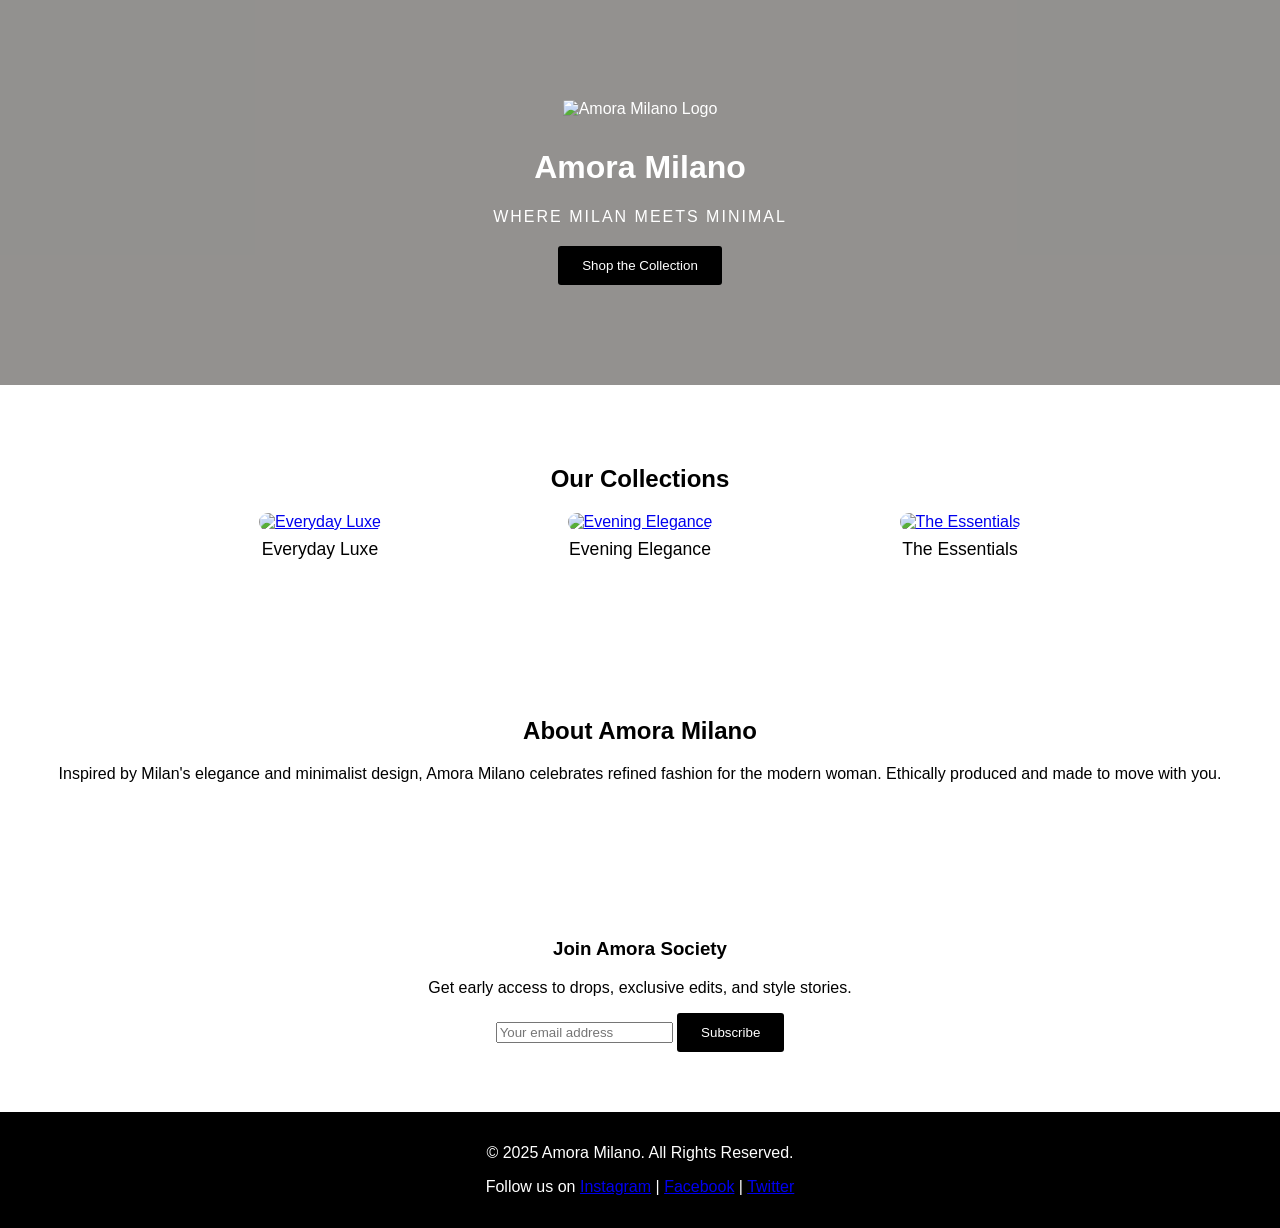
==== index.html @ 0d9bc533 "Add files via upload" ====
<!DOCTYPE html>
<html lang="en">
<head>
  <meta charset="UTF-8" />
  <meta name="viewport" content="width=device-width, initial-scale=1.0" />
  <title>Amora Milano</title>
  <link rel="stylesheet" href="style.css" />
</head>
<body>
  <header class="hero">
    <img src="images/Amora Milano Luxury Logo.png" alt="Amora Milano Logo" class="logo" />
    <h1>Amora Milano</h1>
    <p class="tagline">Where Milan Meets Minimal</p>
    <button onclick="shopNow()">Shop the Collection</button>
  </header>

  <section class="collections">
    <h2>Our Collections</h2>
    <div class="grid">
      <div class="card">
        <a href="/everyday_luxe.html"> <img src="images/everyday-luxe.jpg" alt="Everyday Luxe" /></a>
        <p>Everyday Luxe</p>
      </div>
      <div class="card">
        <a href="/evening_elegance.html"><img src="images/evening-elegance.png " alt="Evening Elegance" /></a>
        <p>Evening Elegance</p>
      </div>
      <div class="card">
        <a href="/the_essentials.html"><img src="images/the-essentials.png" alt="The Essentials" /></a>
        <p>The Essentials</p>
      </div>
    </div>
  </section>

  <section class="about">
    <h2>About Amora Milano</h2>
    <p>Inspired by Milan's elegance and minimalist design, Amora Milano celebrates refined fashion for the modern woman. Ethically produced and made to move with you.</p>
  </section>

  <section class="newsletter">
    <h3>Join Amora Society</h3>
    <p>Get early access to drops, exclusive edits, and style stories.</p>
    <input type="email" placeholder="Your email address" />
    <button>Subscribe</button>
  </section>

  <script src="script.js"></script>
</body>  

<!-- Footer -->
  <footer class="footer">
    <div class="container text-center">
      <p>© 2025 Amora Milano. All Rights Reserved.</p>
      <p>Follow us on <a href="#">Instagram</a> | <a href="#">Facebook</a> | <a href="#">Twitter</a></p>
    </div>
  </footer>
</html>
---- style.css ----
body {
  font-family: sans-serif;
  margin: 0;
  padding: 0;
  background: #f4f1ee;
  color: #000;
}
.hero {
  background: url('images/hero-image.jpg') center/cover no-repeat;
  text-align: center;
  padding: 100px 20px;
  color: white;
  position: relative;
}
.hero::before {
  content: '';
  background: rgba(0, 0, 0, 0.4);
  position: absolute;
  inset: 0;
}
.hero * {
  position: relative;
  z-index: 1;
}
.logo {
  width: 100px;
  margin-bottom: 10px;
  border-radius:2px ;
}
.tagline {
  text-transform: uppercase;
  letter-spacing: 2px;
  margin-bottom: 20px;
}
button {
  background: black;
  color: white;
  border: none;
  padding: 12px 24px;
  cursor: pointer;
  border-radius: 3px;
  text-decoration: none;
}
.collections, .about, .newsletter {
  text-align: center;
  padding: 60px 20px;
  background: white;
}
.grid {
  display: flex;
  flex-wrap: wrap;
  gap: 20px;
  justify-content: center;
}
.card {
  width: 300px;
}
.card img {
  width: 100%;
  border-radius: 12px;
}
.card p {
  margin-top:0.5rem ;
  font-size: 1.1rem;
}
button:hover {
  background:#2e2b2b ;

  transition: transform b 0.3s ease;
  text-decoration: underline;
  transition: transform 0.3s ease;
}
.card:hover img {
  transform: scale(1.05);
  transition: transform 0.3s ease;
  text-decoration: underline;
  
  transition: transform 0.3s ease;
 }
 inpu
t{
  
 }
 footer{
  background-color: #000;
  color: #ffffff;
  text-align: center;
  padding: 1rem;
 }
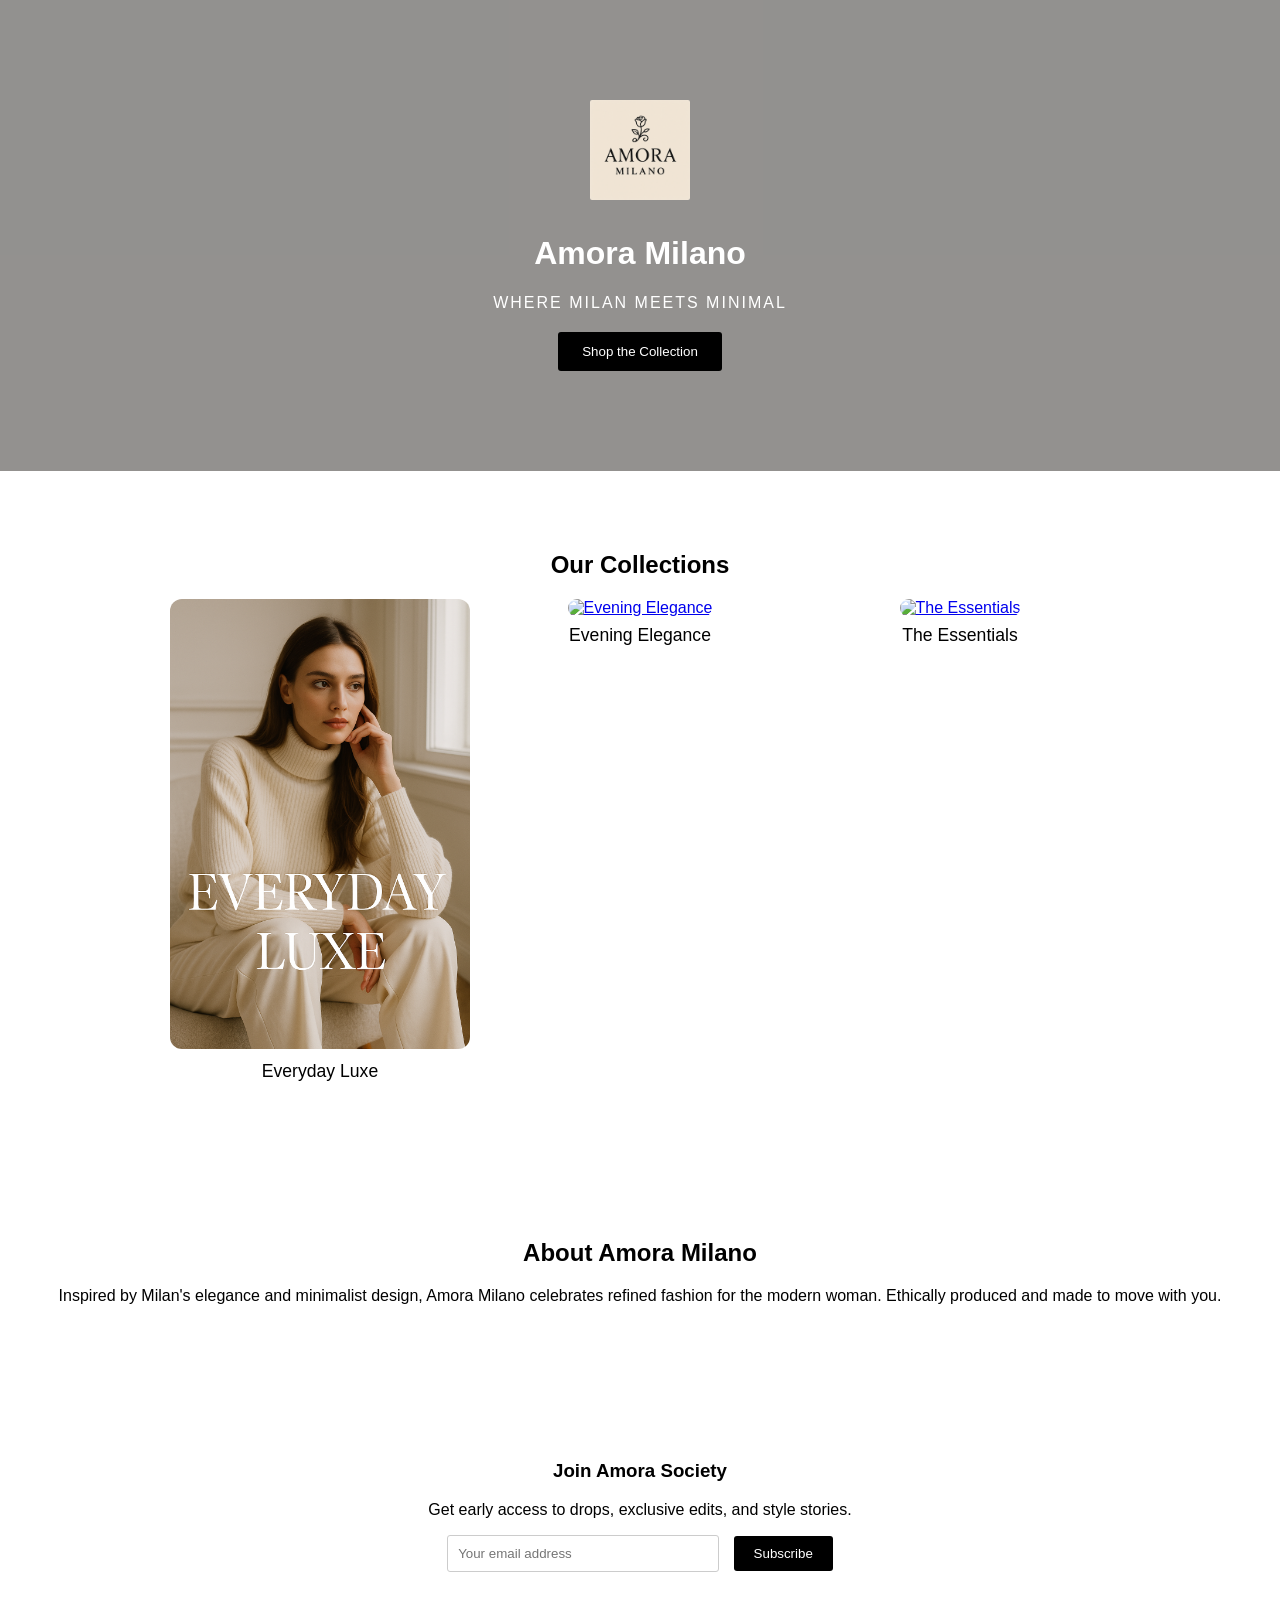
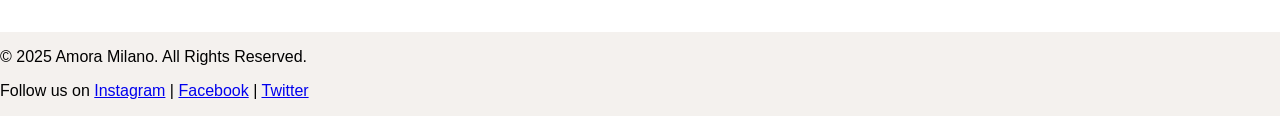
==== commit ac46b3c0: "Update index.html" ====
--- a/index.html
+++ b/index.html
@@ -9,7 +9,7 @@
 </head>
 <body>
   <header class="hero">
-    <img src="images/Amora Milano Luxury Logo.png" alt="Amora Milano Logo" class="logo" />
+    <img src="Amora Milano Luxury Logo.png" alt="Amora Milano Logo" class="logo" />
     <h1>Amora Milano</h1>
     <p class="tagline">Where Milan Meets Minimal</p>
     <button onclick="shopNow()">Shop the Collection</button>
@@ -19,15 +19,15 @@
     <h2>Our Collections</h2>
     <div class="grid">
       <div class="card">
-        <a href="/everyday_luxe.html"> <img src="images/everyday-luxe.jpg" alt="Everyday Luxe" /></a>
+        <a href="/everyday_luxe.html"> <img src="everyday-luxe.jpg" alt="Everyday Luxe" /></a>
         <p>Everyday Luxe</p>
       </div>
       <div class="card">
-        <a href="/evening_elegance.html"><img src="images/evening-elegance.png " alt="Evening Elegance" /></a>
+        <a href="/evening_elegance.html"><img src="evening-elegance.png " alt="Evening Elegance" /></a>
         <p>Evening Elegance</p>
       </div>
       <div class="card">
-        <a href="/the_essentials.html"><img src="images/the-essentials.png" alt="The Essentials" /></a>
+        <a href="/the_essentials.html"><img src="the-essentials.png" alt="The Essentials" /></a>
         <p>The Essentials</p>
       </div>
     </div>
--- a/style.css
+++ b/style.css
@@ -7,7 +7,7 @@
   color: #000;
 }
 .hero {
-  background: url('images/hero-image.jpg') center/cover no-repeat;
+  background: url('hero-image.jpg') center/cover no-repeat;
   text-align: center;
   padding: 100px 20px;
   color: white;
@@ -78,8 +78,23 @@
   
   transition: transform 0.3s ease;
  }
- inpu
-t{
+ .newsletter input {
+  padding: 10px;
+  width: 250px;
+  max-width: 80%;
+  border: 1px solid #ccc;
+  border-radius: 3px;
+  margin-right: 10px;
+  outline: none;
+}
+.newsletter button {
+  background: black;
+  color: white;
+  border: none;
+  padding: 10px 20px;
+  cursor: pointer;
+  border-radius: 3px;
+}
   
  }
  footer{
@@ -87,4 +102,4 @@
   color: #ffffff;
   text-align: center;
   padding: 1rem;
- }+ }
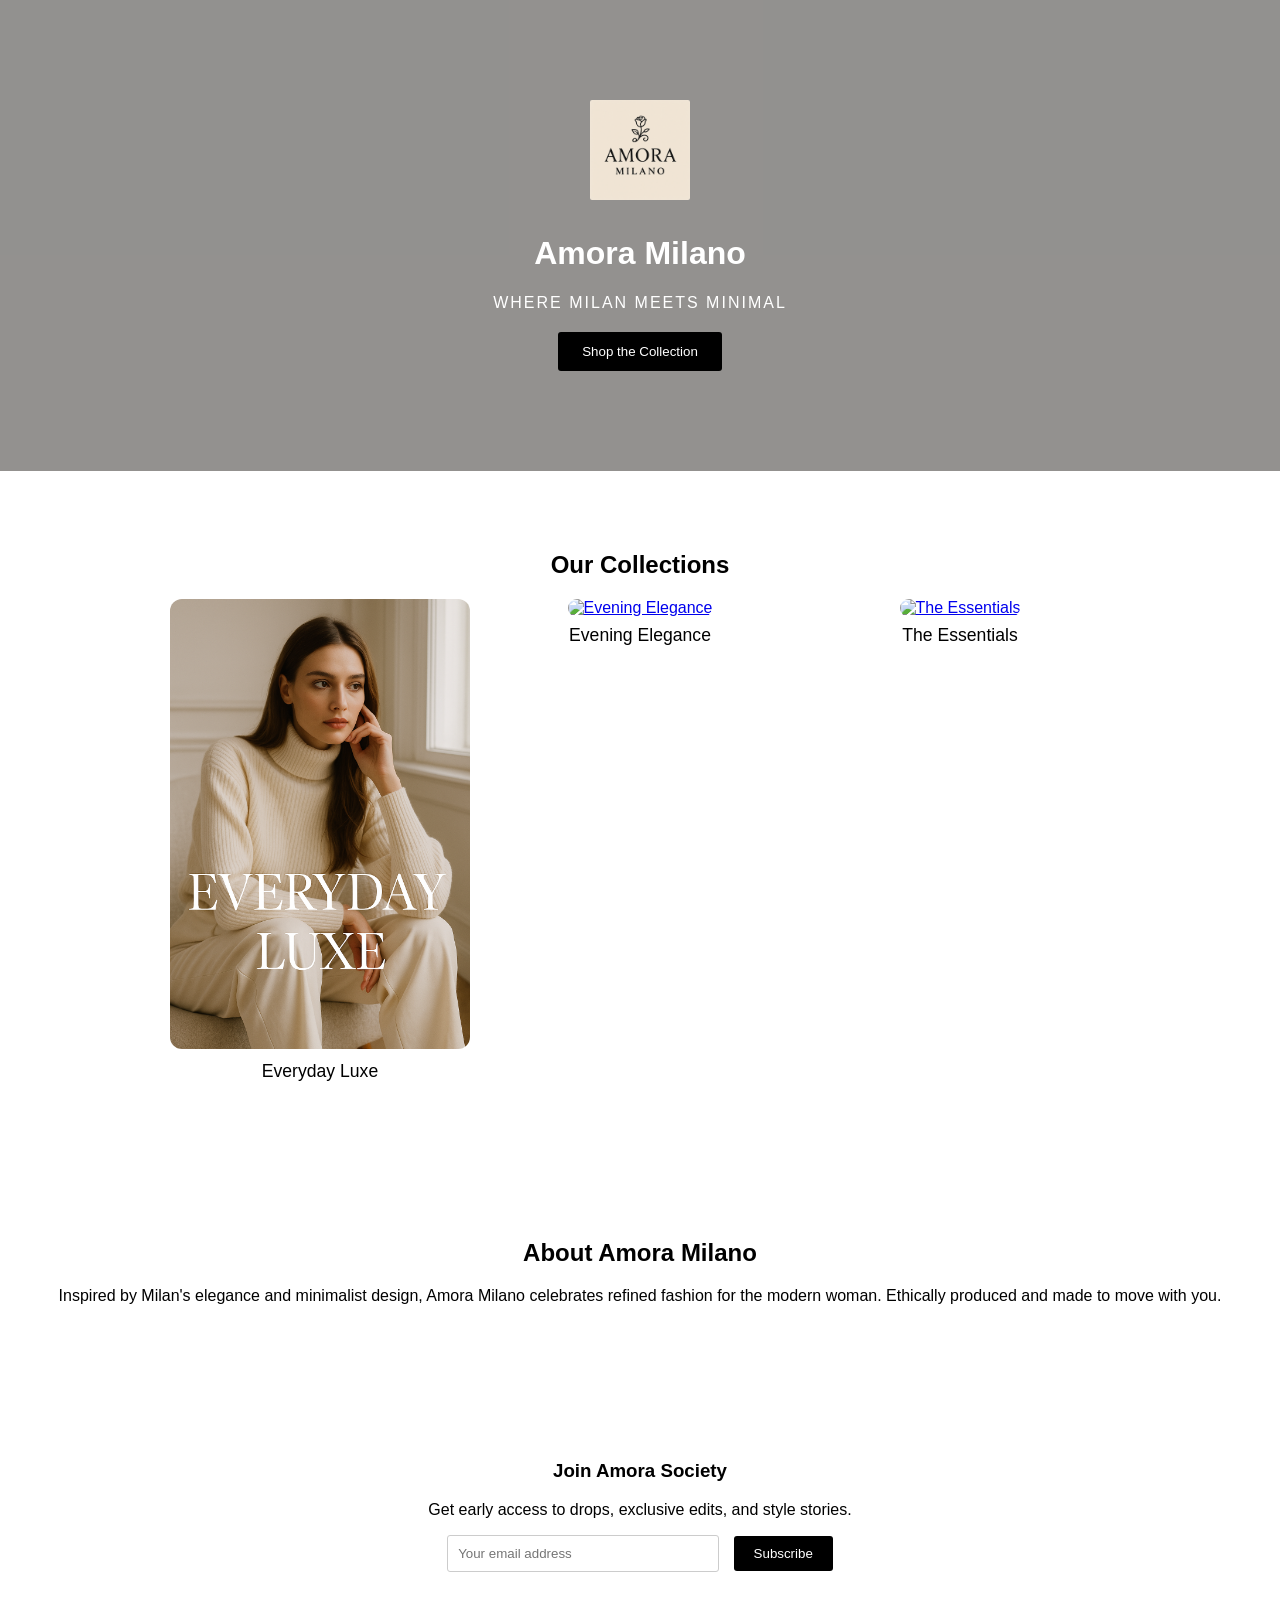
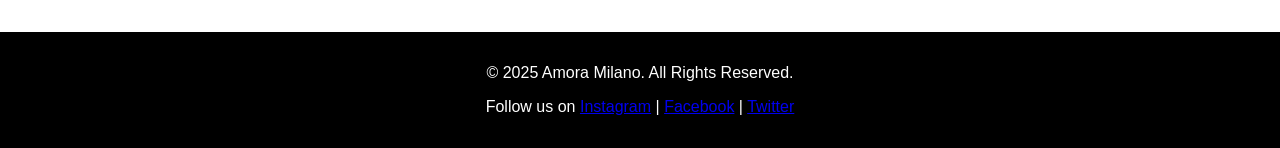
==== commit 32cf68c2: "Update index.html" ====
--- a/index.html
+++ b/index.html
@@ -19,15 +19,15 @@
     <h2>Our Collections</h2>
     <div class="grid">
       <div class="card">
-        <a href="/everyday_luxe.html"> <img src="everyday-luxe.jpg" alt="Everyday Luxe" /></a>
+        <a href="everyday_luxe.html"> <img src="everyday-luxe.jpg" alt="Everyday Luxe" /></a>
         <p>Everyday Luxe</p>
       </div>
       <div class="card">
-        <a href="/evening_elegance.html"><img src="evening-elegance.png " alt="Evening Elegance" /></a>
+        <a href="evening_elegance.html"><img src="evening-elegance.png " alt="Evening Elegance" /></a>
         <p>Evening Elegance</p>
       </div>
       <div class="card">
-        <a href="/the_essentials.html"><img src="the-essentials.png" alt="The Essentials" /></a>
+        <a href="the_essentials.html"><img src="the-essentials.png" alt="The Essentials" /></a>
         <p>The Essentials</p>
       </div>
     </div>
--- a/style.css
+++ b/style.css
@@ -96,7 +96,7 @@
   border-radius: 3px;
 }
   
- }
+ 
  footer{
   background-color: #000;
   color: #ffffff;
